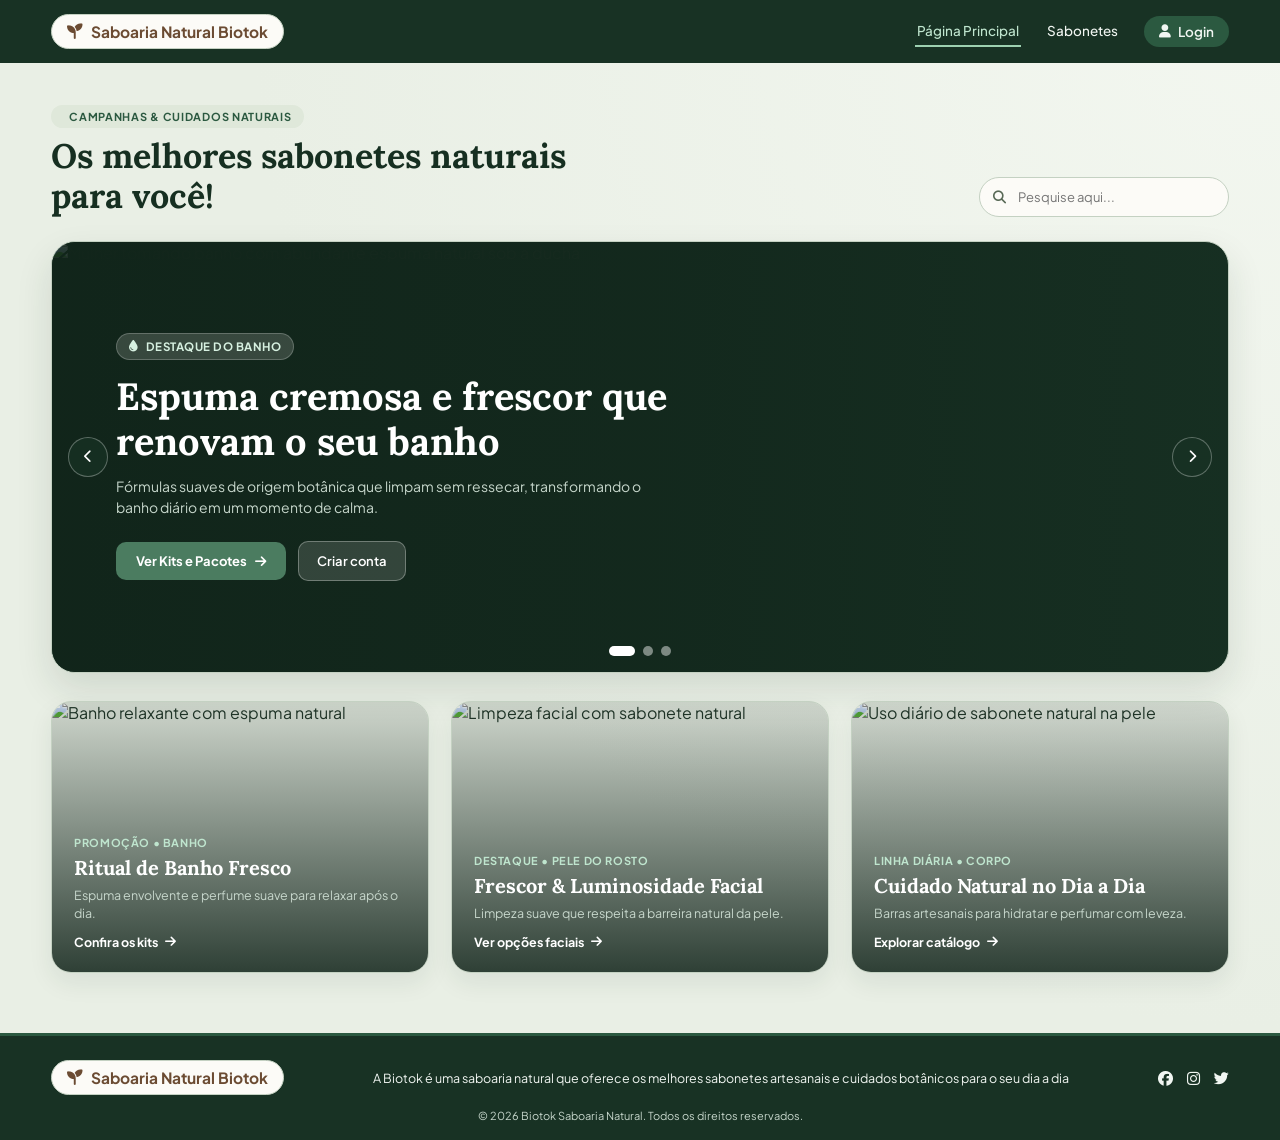
==== index.html @ 5df10ee9 "Add files via upload" ====
<!DOCTYPE html>
<html lang="pt-BR">
<head>
  <meta charset="UTF-8" />
  <meta name="viewport" content="width=device-width, initial-scale=1.0" />
  <title>Saboaria Natural Biotok</title>
  <link rel="preconnect" href="https://fonts.googleapis.com" />
  <link rel="preconnect" href="https://fonts.gstatic.com" crossorigin />
  <link href="https://fonts.googleapis.com/css2?family=Lora:ital,wght@0,600;0,700;1,600&family=Plus+Jakarta+Sans:wght@400;500;600;700&display=swap" rel="stylesheet" />
  <link rel="stylesheet" href="https://cdnjs.cloudflare.com/ajax/libs/font-awesome/6.5.1/css/all.min.css" />
  <link rel="stylesheet" href="style.css" />
</head>
<body>
  <!-- Cabeçalho / Navegação -->
  <header class="navbar">
    <div class="container navbar-content">
      <a href="index.html" class="logo-box">
        <i class="fa-solid fa-seedling"></i>
        <span>Saboaria Natural Biotok</span>
      </a>
      <nav class="nav-links" aria-label="Navegação principal">
        <a href="index.html" class="active">Página Principal</a>
        <a href="produto.html">Sabonetes</a>
        <a href="login.html" class="login-link">
          <i class="fa-solid fa-user"></i> Login
        </a>
      </nav>
    </div>
  </header>

  <!-- Conteúdo Principal com Banners Promocionais -->
  <main class="main-section">
    <div class="container">
      <div class="section-header">
        <div>
          <span class="eyebrow"><i class="fa-solid fa-sparkles"></i> Campanhas &amp; Cuidados Naturais</span>
          <h1>Os melhores sabonetes naturais<br />para você!</h1>
        </div>
        <div class="search-box">
          <i class="fa-solid fa-magnifying-glass search-icon" aria-hidden="true"></i>
          <input id="promoSearch" type="text" placeholder="Pesquise aqui..." aria-label="Pesquisar campanhas e sabonetes" />
        </div>
      </div>

      <!-- Banner Principal em Destaque (Carrossel) -->
      <section class="hero-banner-carousel" aria-label="Banners promocionais em destaque">
        <div class="carousel-track" id="carouselTrack">
          <article class="promo-slide active" data-keywords="banho espuma relaxante frescor bath">
            <img src="img/bath.jpg" alt="Mulher tomando banho com abundante espuma natural sob a ducha" class="banner-img" />
            <div class="banner-overlay">
              <span class="promo-tag"><i class="fa-solid fa-droplet"></i> Destaque do Banho</span>
              <h2>Espuma cremosa e frescor que renovam o seu banho</h2>
              <p>Fórmulas suaves de origem botânica que limpam sem ressecar, transformando o banho diário em um momento de calma.</p>
              <div class="banner-actions">
                <a href="produto.html" class="btn-primary">Ver Kits e Pacotes <i class="fa-solid fa-arrow-right"></i></a>
                <a href="new.html" class="btn-secondary">Criar conta</a>
              </div>
            </div>
          </article>

          <article class="promo-slide" data-keywords="rosto facial limpeza suavidade luminosidade facecleaning">
            <img src="img/facecleaning.jpg" alt="Rosto iluminado com espuma suave de sabonete natural ao sol" class="banner-img" />
            <div class="banner-overlay">
              <span class="promo-tag"><i class="fa-solid fa-sun"></i> Cuidado Facial</span>
              <h2>Limpeza facial delicada com toque natural e luminoso</h2>
              <p>Ativos vegetais pensados para o cuidado diário do rosto, deixando a pele macia, equilibrada e radiante.</p>
              <div class="banner-actions">
                <a href="produto.html" class="btn-primary">Explorar Sabonetes <i class="fa-solid fa-arrow-right"></i></a>
                <a href="login.html" class="btn-secondary">Entrar</a>
              </div>
            </div>
          </article>

          <article class="promo-slide" data-keywords="corpo pele natural rotina diaria autocuidado useofnaturalsoap">
            <img src="img/useofnaturalsoap.jpg" alt="Pessoa aplicando sabonete natural em barra na pele durante a rotina de autocuidado" class="banner-img" />
            <div class="banner-overlay">
              <span class="promo-tag"><i class="fa-solid fa-leaf"></i> Rotina Botânica</span>
              <h2>Autocuidado real com sabonetes artesanais para o corpo todo</h2>
              <p>Escolha combinações feitas para nutrir e acolher a sua pele todos os dias com ingredientes naturais.</p>
              <div class="banner-actions">
                <a href="produto.html" class="btn-primary">Conhecer Linhas <i class="fa-solid fa-arrow-right"></i></a>
                <a href="new.html" class="btn-secondary">Cadastre-se</a>
              </div>
            </div>
          </article>
        </div>

        <button type="button" class="carousel-btn prev" id="prevBtn" aria-label="Banner anterior">
          <i class="fa-solid fa-chevron-left"></i>
        </button>
        <button type="button" class="carousel-btn next" id="nextBtn" aria-label="Próximo banner">
          <i class="fa-solid fa-chevron-right"></i>
        </button>

        <div class="carousel-dots" id="carouselDots" role="tablist" aria-label="Selecionar banner">
          <button type="button" class="dot active" data-index="0" aria-label="Banner 1"></button>
          <button type="button" class="dot" data-index="1" aria-label="Banner 2"></button>
          <button type="button" class="dot" data-index="2" aria-label="Banner 3"></button>
        </div>
      </section>

      <!-- Grade de Banners Promocionais (As 3 Imagens lado a lado) -->
      <section class="promo-grid-section" aria-label="Destaques em banner">
        <div class="promo-grid" id="promoGrid">
          <article class="promo-card-banner" data-keywords="banho espuma relaxante frescor">
            <img src="img/bath.jpg" alt="Banho relaxante com espuma natural" class="promo-card-img" />
            <div class="promo-card-content">
              <span class="mini-tag">Promoção • Banho</span>
              <h3>Ritual de Banho Fresco</h3>
              <p>Espuma envolvente e perfume suave para relaxar após o dia.</p>
              <a href="produto.html" class="banner-link">Confira os kits <i class="fa-solid fa-arrow-right"></i></a>
            </div>
          </article>

          <article class="promo-card-banner" data-keywords="rosto facial limpeza suavidade">
            <img src="img/facecleaning.jpg" alt="Limpeza facial com sabonete natural" class="promo-card-img" />
            <div class="promo-card-content">
              <span class="mini-tag">Destaque • Pele do Rosto</span>
              <h3>Frescor &amp; Luminosidade Facial</h3>
              <p>Limpeza suave que respeita a barreira natural da pele.</p>
              <a href="produto.html" class="banner-link">Ver opções faciais <i class="fa-solid fa-arrow-right"></i></a>
            </div>
          </article>

          <article class="promo-card-banner" data-keywords="corpo natural autocuidado rotina">
            <img src="img/useofnaturalsoap.jpg" alt="Uso diário de sabonete natural na pele" class="promo-card-img" />
            <div class="promo-card-content">
              <span class="mini-tag">Linha Diária • Corpo</span>
              <h3>Cuidado Natural no Dia a Dia</h3>
              <p>Barras artesanais para hidratar e perfumar com leveza.</p>
              <a href="produto.html" class="banner-link">Explorar catálogo <i class="fa-solid fa-arrow-right"></i></a>
            </div>
          </article>
        </div>
      </section>
    </div>
  </main>

  <!-- Rodapé -->
  <footer class="footer">
    <div class="container footer-top">
      <span class="logo-box">
        <i class="fa-solid fa-seedling"></i>
        <span>Saboaria Natural Biotok</span>
      </span>
      <p class="footer-desc">
        A Biotok é uma saboaria natural que oferece os melhores sabonetes artesanais e cuidados botânicos para o seu dia a dia
      </p>
      <div class="social-icons">
        <a href="#" aria-label="Facebook"><i class="fa-brands fa-facebook"></i></a>
        <a href="#" aria-label="Instagram"><i class="fa-brands fa-instagram"></i></a>
        <a href="#" aria-label="Twitter"><i class="fa-brands fa-twitter"></i></a>
      </div>
    </div>
    <p class="copyright">© 2026 Biotok Saboaria Natural. Todos os direitos reservados.</p>
  </footer>
</body>
</html>
---- style.css ----
* {
  margin: 0;
  padding: 0;
  box-sizing: border-box;
  font-family: "Plus Jakarta Sans", "Segoe UI", Arial, sans-serif;
}

:root {
  --verde-escuro: #183224;
  --verde-medio: #2b5940;
  --verde-claro: #4b7c60;
  --fundo-natural: #e9efe5;
  --fundo-cartao: #fcfbf7;
  --fundo-suave: #dfe8da;
  --borda-suave: #c4d1c2;
  --fonte-principal: #213629;
  --fonte-titulo: #162f21;
  --fonte-secundaria: #586956;
  --fonte-terra: #6b4b32;
  --fonte-clara: #f1f6f2;
  --fonte-suave-clara: #c6d6cb;
}

body {
  background: radial-gradient(circle at top right, #f3f7f0 0%, var(--fundo-natural) 60%);
  color: var(--fonte-principal);
  min-height: 100vh;
  display: flex;
  flex-direction: column;
}

.container {
  width: 92%;
  max-width: 1280px;
  margin: 0 auto;
}

/* =========================================================
   CABEÇALHO / NAVEGAÇÃO
   ========================================================= */
.navbar {
  background-color: var(--verde-escuro);
  padding: 14px 0;
  position: sticky;
  top: 0;
  z-index: 20;
}

.navbar-content {
  display: flex;
  justify-content: space-between;
  align-items: center;
  gap: 16px;
}

.logo-box {
  display: inline-flex;
  align-items: center;
  gap: 8px;
  background-color: var(--fundo-cartao);
  color: var(--fonte-terra);
  font-family: "Lora", Georgia, serif;
  font-weight: 700;
  font-size: 15.5px;
  padding: 7px 15px;
  border-radius: 999px;
  text-decoration: none;
  border: 1px solid var(--borda-suave);
}

.nav-links {
  display: flex;
  align-items: center;
  gap: 24px;
}

.nav-links a {
  color: var(--fonte-clara);
  text-decoration: none;
  font-size: 13.5px;
  font-weight: 500;
  padding: 6px 2px;
  border-bottom: 2px solid transparent;
  transition: color 0.2s ease, border-color 0.2s ease;
}

.nav-links a:hover,
.nav-links a.active {
  color: #bfe5ce;
  border-bottom-color: #9dd1b1;
}

.login-link {
  display: inline-flex;
  align-items: center;
  gap: 7px;
  background-color: var(--verde-medio);
  color: var(--fonte-clara) !important;
  padding: 7px 15px !important;
  border-radius: 999px;
  border-bottom: none !important;
  font-weight: 600 !important;
}

.login-link:hover {
  background-color: var(--verde-claro);
  color: #ffffff !important;
}

/* =========================================================
   ESTRUTURA GERAL E COMPONENTES COMPARTILHADOS
   ========================================================= */
.main-section {
  flex: 1 0 auto;
  padding: 36px 0 60px;
}

.eyebrow {
  display: inline-flex;
  align-items: center;
  gap: 6px;
  width: fit-content;
  font-size: 11px;
  font-weight: 700;
  text-transform: uppercase;
  letter-spacing: 0.7px;
  color: var(--verde-medio);
  background-color: var(--fundo-suave);
  padding: 5px 12px;
  border-radius: 999px;
  margin-bottom: 8px;
}

/* Botões */
.btn-primary {
  display: inline-flex;
  align-items: center;
  gap: 8px;
  background-color: var(--verde-claro);
  color: #ffffff;
  text-decoration: none;
  font-size: 13px;
  font-weight: 700;
  padding: 11px 20px;
  border-radius: 10px;
  transition: background-color 0.2s ease, transform 0.2s ease;
}

.btn-primary:hover {
  background-color: var(--verde-medio);
  transform: translateY(-1px);
}

.btn-secondary {
  display: inline-flex;
  align-items: center;
  gap: 8px;
  background-color: rgba(252, 251, 247, 0.14);
  color: #ffffff;
  border: 1px solid rgba(255, 255, 255, 0.3);
  text-decoration: none;
  font-size: 13px;
  font-weight: 600;
  padding: 11px 18px;
  border-radius: 10px;
  transition: background-color 0.2s ease;
}

.btn-secondary:hover {
  background-color: rgba(252, 251, 247, 0.24);
}

.btn-entrar,
.btn-criar-conta {
  width: 100%;
  padding: 11px 16px;
  border-radius: 10px;
  font-size: 13px;
  font-weight: 700;
  cursor: pointer;
  display: inline-flex;
  justify-content: center;
  align-items: center;
  gap: 8px;
  text-decoration: none;
  transition: background-color 0.2s ease;
}

.btn-entrar,
button.btn-criar-conta {
  margin-top: 6px;
  background-color: var(--verde-medio);
  color: var(--fonte-clara);
  border: none;
}

.btn-entrar:hover,
button.btn-criar-conta:hover {
  background-color: var(--verde-escuro);
}

a.btn-criar-conta {
  background-color: var(--fundo-suave);
  color: var(--fonte-terra);
  border: 1px solid var(--borda-suave);
}

a.btn-criar-conta:hover {
  background-color: #d2dfd0;
}

/* =========================================================
   PÁGINA PRINCIPAL (index.html)
   ========================================================= */
.section-header {
  display: flex;
  justify-content: space-between;
  align-items: flex-end;
  gap: 20px;
  margin-bottom: 24px;
  flex-wrap: wrap;
}

.section-header h1 {
  font-family: "Lora", Georgia, serif;
  font-size: clamp(26px, 3vw, 34px);
  line-height: 1.2;
  font-weight: 700;
  color: var(--fonte-titulo);
}

.search-box {
  position: relative;
  min-width: 250px;
}

.search-icon {
  position: absolute;
  left: 14px;
  top: 50%;
  transform: translateY(-50%);
  color: var(--fonte-secundaria);
  font-size: 13px;
}

.search-box input {
  width: 100%;
  padding: 11px 16px 11px 38px;
  border: 1px solid var(--borda-suave);
  border-radius: 999px;
  background-color: var(--fundo-cartao);
  font-size: 13px;
  color: var(--fonte-principal);
  outline: none;
  transition: border-color 0.2s ease, box-shadow 0.2s ease;
}

.search-box input:focus {
  background-color: #ffffff;
  border-color: var(--verde-medio);
  box-shadow: 0 0 0 4px rgba(43, 89, 64, 0.12);
}

/* Banner Carrossel */
.hero-banner-carousel {
  position: relative;
  border-radius: 24px;
  overflow: hidden;
  border: 1px solid var(--borda-suave);
  box-shadow: 0 16px 36px rgba(24, 50, 36, 0.12);
  margin-bottom: 28px;
  background-color: var(--verde-escuro);
}

.promo-slide {
  display: none;
  position: relative;
  min-height: 430px;
}

.promo-slide.active {
  display: block;
}

.banner-img {
  width: 100%;
  height: 430px;
  object-fit: cover;
  object-position: center;
  display: block;
}

.banner-overlay {
  position: absolute;
  inset: 0;
  background: linear-gradient(
    90deg,
    rgba(16, 35, 25, 0.88) 0%,
    rgba(16, 35, 25, 0.62) 52%,
    rgba(16, 35, 25, 0.2) 100%
  );
  display: flex;
  flex-direction: column;
  justify-content: center;
  padding: 36px 64px;
  max-width: 100%;
}

.promo-tag {
  display: inline-flex;
  align-items: center;
  gap: 7px;
  width: fit-content;
  background-color: rgba(252, 251, 247, 0.16);
  color: #d6f0e0;
  border: 1px solid rgba(255, 255, 255, 0.22);
  font-size: 11.5px;
  font-weight: 700;
  letter-spacing: 0.5px;
  text-transform: uppercase;
  padding: 5px 12px;
  border-radius: 999px;
  margin-bottom: 14px;
}

.banner-overlay h2 {
  font-family: "Lora", Georgia, serif;
  font-size: clamp(24px, 3.2vw, 38px);
  line-height: 1.18;
  color: #ffffff;
  max-width: 620px;
  margin-bottom: 12px;
}

.banner-overlay p {
  font-size: 14px;
  line-height: 1.55;
  color: var(--fonte-suave-clara);
  max-width: 540px;
  margin-bottom: 22px;
}

.banner-actions {
  display: flex;
  align-items: center;
  gap: 12px;
  flex-wrap: wrap;
}

.carousel-btn {
  position: absolute;
  top: 50%;
  transform: translateY(-50%);
  width: 40px;
  height: 40px;
  border-radius: 50%;
  border: 1px solid rgba(255, 255, 255, 0.3);
  background-color: rgba(24, 50, 36, 0.72);
  color: #ffffff;
  cursor: pointer;
  display: grid;
  place-items: center;
  transition: background-color 0.2s ease;
  z-index: 3;
}

.carousel-btn:hover {
  background-color: var(--verde-medio);
}

.carousel-btn.prev {
  left: 16px;
}

.carousel-btn.next {
  right: 16px;
}

.carousel-dots {
  position: absolute;
  bottom: 16px;
  left: 50%;
  transform: translateX(-50%);
  display: flex;
  gap: 8px;
  z-index: 3;
}

.carousel-dots .dot {
  width: 10px;
  height: 10px;
  border-radius: 999px;
  border: none;
  background-color: rgba(255, 255, 255, 0.45);
  cursor: pointer;
  transition: width 0.25s ease, background-color 0.25s ease;
}

.carousel-dots .dot.active {
  width: 26px;
  background-color: #ffffff;
}

/* Grade de Banners Promocionais */
.promo-grid {
  display: grid;
  grid-template-columns: repeat(3, minmax(0, 1fr));
  gap: 22px;
}

.promo-card-banner {
  position: relative;
  border-radius: 20px;
  overflow: hidden;
  min-height: 270px;
  border: 1px solid var(--borda-suave);
  box-shadow: 0 10px 24px rgba(24, 50, 36, 0.08);
}

.promo-card-img {
  width: 100%;
  height: 100%;
  min-height: 270px;
  object-fit: cover;
  display: block;
  transition: transform 0.35s ease;
}

.promo-card-banner:hover .promo-card-img {
  transform: scale(1.04);
}

.promo-card-content {
  position: absolute;
  inset: 0;
  background: linear-gradient(
    180deg,
    rgba(16, 35, 25, 0.12) 0%,
    rgba(16, 35, 25, 0.86) 100%
  );
  color: #ffffff;
  padding: 22px;
  display: flex;
  flex-direction: column;
  justify-content: flex-end;
}

.mini-tag {
  font-size: 11px;
  font-weight: 700;
  text-transform: uppercase;
  letter-spacing: 0.6px;
  color: #bfe5ce;
  margin-bottom: 6px;
}

.promo-card-content h3 {
  font-family: "Lora", Georgia, serif;
  font-size: 20px;
  line-height: 1.25;
  margin-bottom: 6px;
}

.promo-card-content p {
  font-size: 12.5px;
  line-height: 1.45;
  color: var(--fonte-suave-clara);
  margin-bottom: 12px;
}

.banner-link {
  display: inline-flex;
  align-items: center;
  gap: 7px;
  color: #ffffff;
  font-size: 12.5px;
  font-weight: 700;
  text-decoration: none;
}

.banner-link:hover {
  color: #bfe5ce;
}

/* =========================================================
   PÁGINA DE PRODUTOS (produto.html)
   ========================================================= */
.page-header {
  text-align: center;
  margin-bottom: 28px;
}

.page-title {
  font-family: "Lora", Georgia, serif;
  font-size: 28px;
  font-weight: 700;
  color: var(--fonte-titulo);
}

.kits-stack {
  display: flex;
  flex-direction: column;
  gap: 14px;
}

.kit-row {
  background-color: var(--fundo-cartao);
  border: 1px solid var(--borda-suave);
  border-radius: 16px;
  padding: 14px 20px;
  display: grid;
  grid-template-columns: 42px 84px 1fr auto;
  align-items: center;
  gap: 18px;
  box-shadow: 0 4px 14px rgba(24, 50, 36, 0.05);
  transition: transform 0.2s ease, box-shadow 0.2s ease;
}

.kit-row:hover {
  transform: translateY(-2px);
  box-shadow: 0 10px 22px rgba(24, 50, 36, 0.1);
}

.kit-row.destaque-row {
  background-color: var(--verde-medio);
  border-color: var(--verde-escuro);
  color: var(--fonte-clara);
}

.kit-index {
  font-weight: 700;
  font-size: 13px;
  color: var(--fonte-secundaria);
}

.kit-row.destaque-row .kit-index,
.kit-row.destaque-row .kit-line,
.kit-row.destaque-row .kit-dates,
.kit-row.destaque-row .kit-price {
  color: var(--fonte-clara);
}

.kit-thumb {
  width: 84px;
  height: 62px;
  object-fit: cover;
  border-radius: 10px;
  border: 1px solid var(--borda-suave);
  display: block;
}

.kit-line {
  display: inline-block;
  font-size: 11px;
  font-weight: 700;
  text-transform: uppercase;
  letter-spacing: 0.6px;
  color: var(--fonte-terra);
  margin-bottom: 3px;
}

.kit-name {
  font-family: "Lora", Georgia, serif;
  font-size: 17px;
  font-weight: 700;
  margin-bottom: 4px;
}

.kit-dates {
  font-size: 12px;
  color: var(--fonte-secundaria);
}

.kit-action {
  display: flex;
  align-items: center;
  gap: 16px;
}

.kit-price {
  font-size: 16px;
  font-weight: 700;
  color: var(--fonte-terra);
  white-space: nowrap;
}

.btn-saiba-mais {
  display: inline-flex;
  align-items: center;
  gap: 6px;
  background-color: var(--verde-escuro);
  color: var(--fonte-clara);
  text-decoration: none;
  font-size: 12.5px;
  font-weight: 600;
  padding: 9px 16px;
  border-radius: 10px;
  white-space: nowrap;
  transition: background-color 0.2s ease;
}

.btn-saiba-mais:hover {
  background-color: var(--verde-claro);
}

.kit-row.destaque-row .btn-saiba-mais {
  background-color: var(--fundo-cartao);
  color: var(--fonte-terra);
}

.kit-row.destaque-row .btn-saiba-mais:hover {
  background-color: var(--fundo-suave);
}

/* =========================================================
   LOGIN E CADASTRO (login.html & new.html)
   ========================================================= */
.login-wrapper,
.signup-wrapper {
  display: flex;
  justify-content: center;
  align-items: center;
  min-height: 100%;
}

.auth-card {
  width: 100%;
  max-width: 820px;
  background-color: var(--fundo-cartao);
  border: 1px solid var(--borda-suave);
  border-radius: 22px;
  overflow: hidden;
  display: grid;
  grid-template-columns: 0.92fr 1.08fr;
  box-shadow: 0 14px 32px rgba(24, 50, 36, 0.08);
}

.auth-aside {
  background-color: var(--verde-escuro);
  color: var(--fonte-clara);
  padding: 36px 30px;
  display: flex;
  flex-direction: column;
  justify-content: center;
}

.auth-aside .eyebrow {
  color: #bfe5ce;
  background-color: rgba(255, 255, 255, 0.08);
  margin-bottom: 14px;
}

.auth-aside h2 {
  font-family: "Lora", Georgia, serif;
  font-size: 23px;
  line-height: 1.3;
  margin-bottom: 12px;
}

.auth-aside p {
  font-size: 13px;
  line-height: 1.6;
  color: var(--fonte-suave-clara);
}

.login-box {
  padding: 36px 34px;
}

.login-box h1 {
  font-family: "Lora", Georgia, serif;
  font-size: 26px;
  color: var(--fonte-titulo);
  margin-bottom: 22px;
}

.signup-box {
  width: 100%;
  max-width: 660px;
  background-color: var(--fundo-cartao);
  border: 1px solid var(--borda-suave);
  border-radius: 22px;
  padding: 34px;
  box-shadow: 0 14px 32px rgba(24, 50, 36, 0.08);
}

.signup-header {
  text-align: center;
  margin-bottom: 26px;
}

.signup-box h1 {
  font-family: "Lora", Georgia, serif;
  font-size: 26px;
  font-weight: 700;
  color: var(--fonte-titulo);
  display: inline-flex;
  align-items: center;
  gap: 9px;
}

.login-form,
.signup-form {
  display: flex;
  flex-direction: column;
  gap: 16px;
}

.signup-form {
  gap: 18px;
}

.form-grid-2 {
  display: grid;
  grid-template-columns: repeat(2, minmax(0, 1fr));
  gap: 16px;
}

.input-group {
  display: flex;
  flex-direction: column;
  gap: 6px;
}

.input-group label,
.block-label {
  font-size: 12px;
  font-weight: 600;
  color: var(--fonte-secundaria);
}

.input-group input,
.select-field {
  width: 100%;
  padding: 11px 14px;
  background-color: var(--fundo-natural);
  border: 1px solid var(--borda-suave);
  border-radius: 10px;
  font-size: 13px;
  color: var(--fonte-principal);
  outline: none;
  transition: border-color 0.2s ease, background-color 0.2s ease;
}

.input-group input:focus,
.select-field:focus {
  background-color: #ffffff;
  border-color: var(--verde-medio);
}

.field-block {
  display: flex;
  flex-direction: column;
  gap: 8px;
}

.radio-group {
  display: flex;
  flex-wrap: wrap;
  gap: 10px;
}

.radio-item {
  display: inline-flex;
  align-items: center;
  gap: 8px;
  padding: 8px 14px;
  border-radius: 999px;
  background-color: var(--fundo-natural);
  border: 1px solid var(--borda-suave);
  font-size: 12.5px;
  cursor: pointer;
}

.radio-item input[type="radio"] {
  accent-color: var(--verde-medio);
  cursor: pointer;
}

.avatar-upload {
  display: flex;
  align-items: center;
  gap: 14px;
  padding: 12px 14px;
  border-radius: 14px;
  background-color: var(--fundo-natural);
  border: 1px dashed var(--borda-suave);
}

.avatar-preview {
  width: 56px;
  height: 56px;
  border-radius: 50%;
  background-color: var(--fundo-cartao);
  border: 2px solid var(--verde-medio);
  color: var(--verde-escuro);
  display: flex;
  justify-content: center;
  align-items: center;
  font-size: 22px;
  overflow: hidden;
  flex-shrink: 0;
}

.avatar-preview img {
  width: 100%;
  height: 100%;
  object-fit: cover;
}

.file-control {
  display: flex;
  align-items: center;
  gap: 10px;
  flex-wrap: wrap;
}

.btn-file {
  display: inline-flex;
  align-items: center;
  gap: 6px;
  background-color: var(--fundo-cartao);
  color: var(--fonte-terra);
  border: 1px solid var(--borda-suave);
  border-radius: 8px;
  padding: 7px 12px;
  font-size: 12px;
  font-weight: 600;
  cursor: pointer;
  transition: background-color 0.2s ease;
}

.btn-file:hover {
  background-color: var(--fundo-suave);
}

.file-name {
  font-size: 12px;
  color: var(--fonte-secundaria);
}

/* =========================================================
   RODAPÉ
   ========================================================= */
.footer {
  margin-top: auto;
  width: 100%;
  background-color: var(--verde-escuro);
  color: var(--fonte-clara);
  padding: 24px 0 18px;
  border-top: 3px solid var(--verde-medio);
}

.footer-top {
  display: flex;
  justify-content: space-between;
  align-items: center;
  gap: 18px;
  flex-wrap: wrap;
  margin-bottom: 14px;
}

.footer-desc {
  font-size: 12.5px;
  text-align: center;
  flex: 1;
  color: var(--fonte-clara);
}

.social-icons {
  display: flex;
  gap: 14px;
}

.social-icons a {
  color: var(--fonte-clara);
  font-size: 15px;
  text-decoration: none;
  transition: color 0.2s ease;
}

.social-icons a:hover {
  color: #bfe5ce;
}

.copyright {
  text-align: center;
  font-size: 11px;
  color: var(--fonte-suave-clara);
}

/* =========================================================
   RESPONSIVIDADE
   ========================================================= */
@media (max-width: 960px) {
  .promo-grid {
    grid-template-columns: minmax(0, 1fr);
  }
}

@media (max-width: 820px) {
  .kit-row {
    grid-template-columns: 68px 1fr;
  }
  .kit-index {
    display: none;
  }
  .kit-action {
    grid-column: 1 / -1;
    justify-content: space-between;
    padding-top: 10px;
    border-top: 1px dashed var(--borda-suave);
  }
}

@media (max-width: 760px) {
  .auth-card {
    grid-template-columns: 1fr;
  }
}

@media (max-width: 720px) {
  .banner-overlay {
    padding: 28px 48px;
  }
  .promo-slide,
  .banner-img {
    min-height: 360px;
    height: 360px;
  }
  .search-box {
    width: 100%;
  }
}

@media (max-width: 700px) {
  .form-grid-2 {
    grid-template-columns: 1fr;
  }
  .signup-box {
    padding: 24px 18px;
  }
  .nav-links {
    gap: 12px;
    flex-wrap: wrap;
  }
  .footer-top {
    flex-direction: column;
    text-align: center;
  }
}
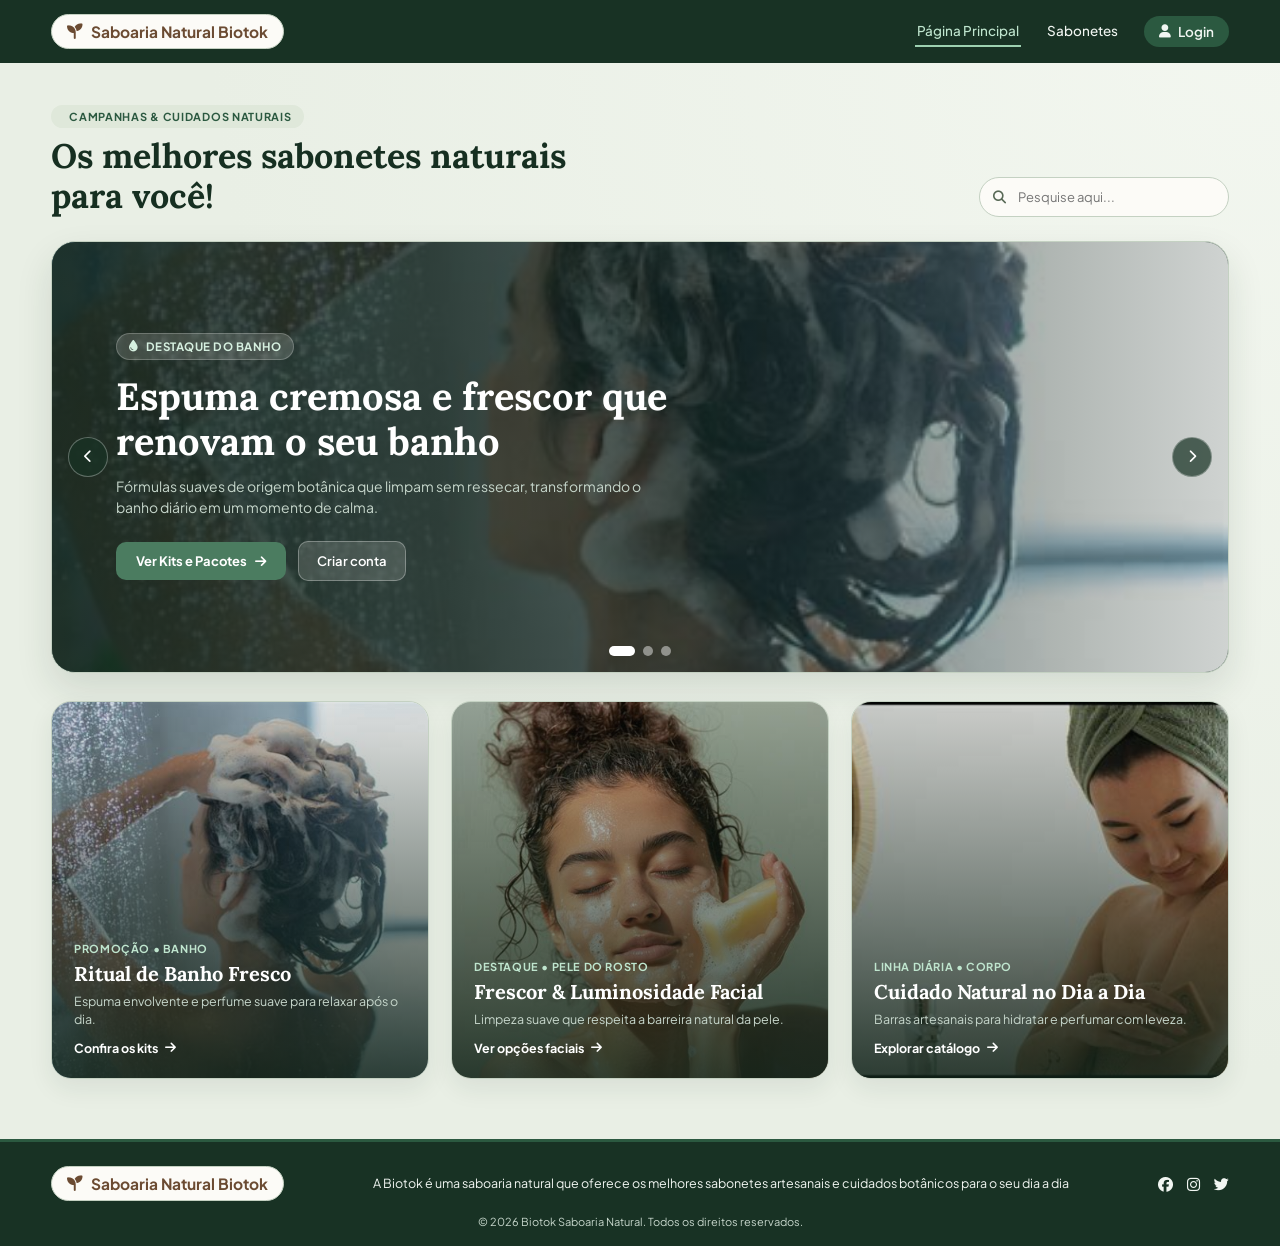
==== commit ee6adfe9: "Update index.html" ====
--- a/index.html
+++ b/index.html
@@ -1,14 +1,14 @@
 <!DOCTYPE html>
 <html lang="pt-BR">
 <head>
-  <meta charset="UTF-8" />
-  <meta name="viewport" content="width=device-width, initial-scale=1.0" />
+  <meta charset="UTF-8"/>
+  <meta name="viewport" content="width=device-width, initial-scale=1.0"/>
   <title>Saboaria Natural Biotok</title>
-  <link rel="preconnect" href="https://fonts.googleapis.com" />
-  <link rel="preconnect" href="https://fonts.gstatic.com" crossorigin />
+  <link rel="preconnect" href="https://fonts.googleapis.com"/>
+  <link rel="preconnect" href="https://fonts.gstatic.com" crossorigin/>
   <link href="https://fonts.googleapis.com/css2?family=Lora:ital,wght@0,600;0,700;1,600&family=Plus+Jakarta+Sans:wght@400;500;600;700&display=swap" rel="stylesheet" />
-  <link rel="stylesheet" href="https://cdnjs.cloudflare.com/ajax/libs/font-awesome/6.5.1/css/all.min.css" />
-  <link rel="stylesheet" href="style.css" />
+  <link rel="stylesheet" href="https://cdnjs.cloudflare.com/ajax/libs/font-awesome/6.5.1/css/all.min.css"/>
+  <link rel="stylesheet" href="style.css"/>
 </head>
 <body>
   <!-- Cabeçalho / Navegação -->
@@ -46,7 +46,7 @@
       <section class="hero-banner-carousel" aria-label="Banners promocionais em destaque">
         <div class="carousel-track" id="carouselTrack">
           <article class="promo-slide active" data-keywords="banho espuma relaxante frescor bath">
-            <img src="img/bath.jpg" alt="Mulher tomando banho com abundante espuma natural sob a ducha" class="banner-img" />
+            <img src="bath.jpg" alt="Mulher tomando banho com abundante espuma natural sob a ducha" class="banner-img" />
             <div class="banner-overlay">
               <span class="promo-tag"><i class="fa-solid fa-droplet"></i> Destaque do Banho</span>
               <h2>Espuma cremosa e frescor que renovam o seu banho</h2>
@@ -59,7 +59,7 @@
           </article>
 
           <article class="promo-slide" data-keywords="rosto facial limpeza suavidade luminosidade facecleaning">
-            <img src="img/facecleaning.jpg" alt="Rosto iluminado com espuma suave de sabonete natural ao sol" class="banner-img" />
+            <img src="facecleaning.jpg" alt="Rosto iluminado com espuma suave de sabonete natural ao sol" class="banner-img"/>
             <div class="banner-overlay">
               <span class="promo-tag"><i class="fa-solid fa-sun"></i> Cuidado Facial</span>
               <h2>Limpeza facial delicada com toque natural e luminoso</h2>
@@ -72,7 +72,7 @@
           </article>
 
           <article class="promo-slide" data-keywords="corpo pele natural rotina diaria autocuidado useofnaturalsoap">
-            <img src="img/useofnaturalsoap.jpg" alt="Pessoa aplicando sabonete natural em barra na pele durante a rotina de autocuidado" class="banner-img" />
+            <img src="useofnaturalsoap.jpg" alt="Pessoa aplicando sabonete natural em barra na pele durante a rotina de autocuidado" class="banner-img" />
             <div class="banner-overlay">
               <span class="promo-tag"><i class="fa-solid fa-leaf"></i> Rotina Botânica</span>
               <h2>Autocuidado real com sabonetes artesanais para o corpo todo</h2>
@@ -103,7 +103,7 @@
       <section class="promo-grid-section" aria-label="Destaques em banner">
         <div class="promo-grid" id="promoGrid">
           <article class="promo-card-banner" data-keywords="banho espuma relaxante frescor">
-            <img src="img/bath.jpg" alt="Banho relaxante com espuma natural" class="promo-card-img" />
+            <img src="bath.jpg" alt="Banho relaxante com espuma natural" class="promo-card-img" />
             <div class="promo-card-content">
               <span class="mini-tag">Promoção • Banho</span>
               <h3>Ritual de Banho Fresco</h3>
@@ -113,7 +113,7 @@
           </article>
 
           <article class="promo-card-banner" data-keywords="rosto facial limpeza suavidade">
-            <img src="img/facecleaning.jpg" alt="Limpeza facial com sabonete natural" class="promo-card-img" />
+            <img src="facecleaning.jpg" alt="Limpeza facial com sabonete natural" class="promo-card-img" />
             <div class="promo-card-content">
               <span class="mini-tag">Destaque • Pele do Rosto</span>
               <h3>Frescor &amp; Luminosidade Facial</h3>
@@ -123,7 +123,7 @@
           </article>
 
           <article class="promo-card-banner" data-keywords="corpo natural autocuidado rotina">
-            <img src="img/useofnaturalsoap.jpg" alt="Uso diário de sabonete natural na pele" class="promo-card-img" />
+            <img src="useofnaturalsoap.jpg" alt="Uso diário de sabonete natural na pele" class="promo-card-img" />
             <div class="promo-card-content">
               <span class="mini-tag">Linha Diária • Corpo</span>
               <h3>Cuidado Natural no Dia a Dia</h3>
@@ -155,4 +155,4 @@
     <p class="copyright">© 2026 Biotok Saboaria Natural. Todos os direitos reservados.</p>
   </footer>
 </body>
-</html>+</html>
